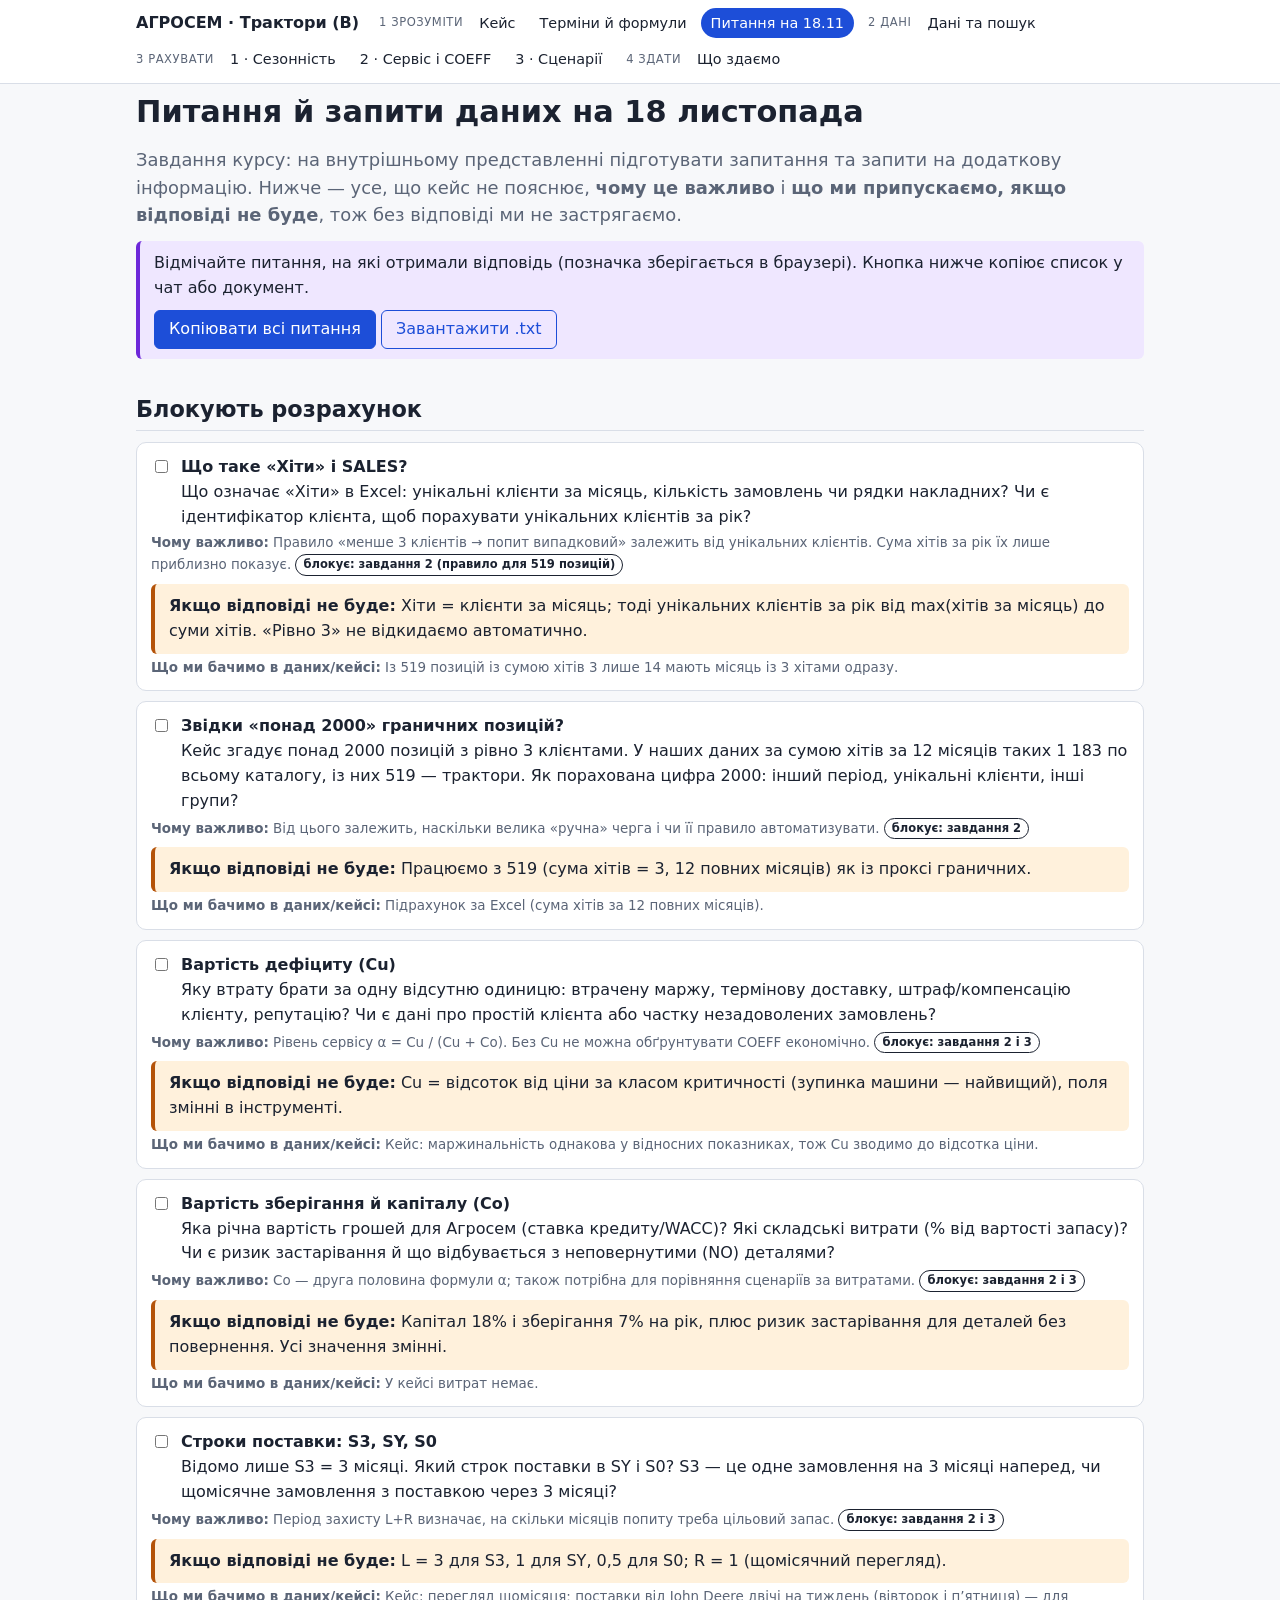
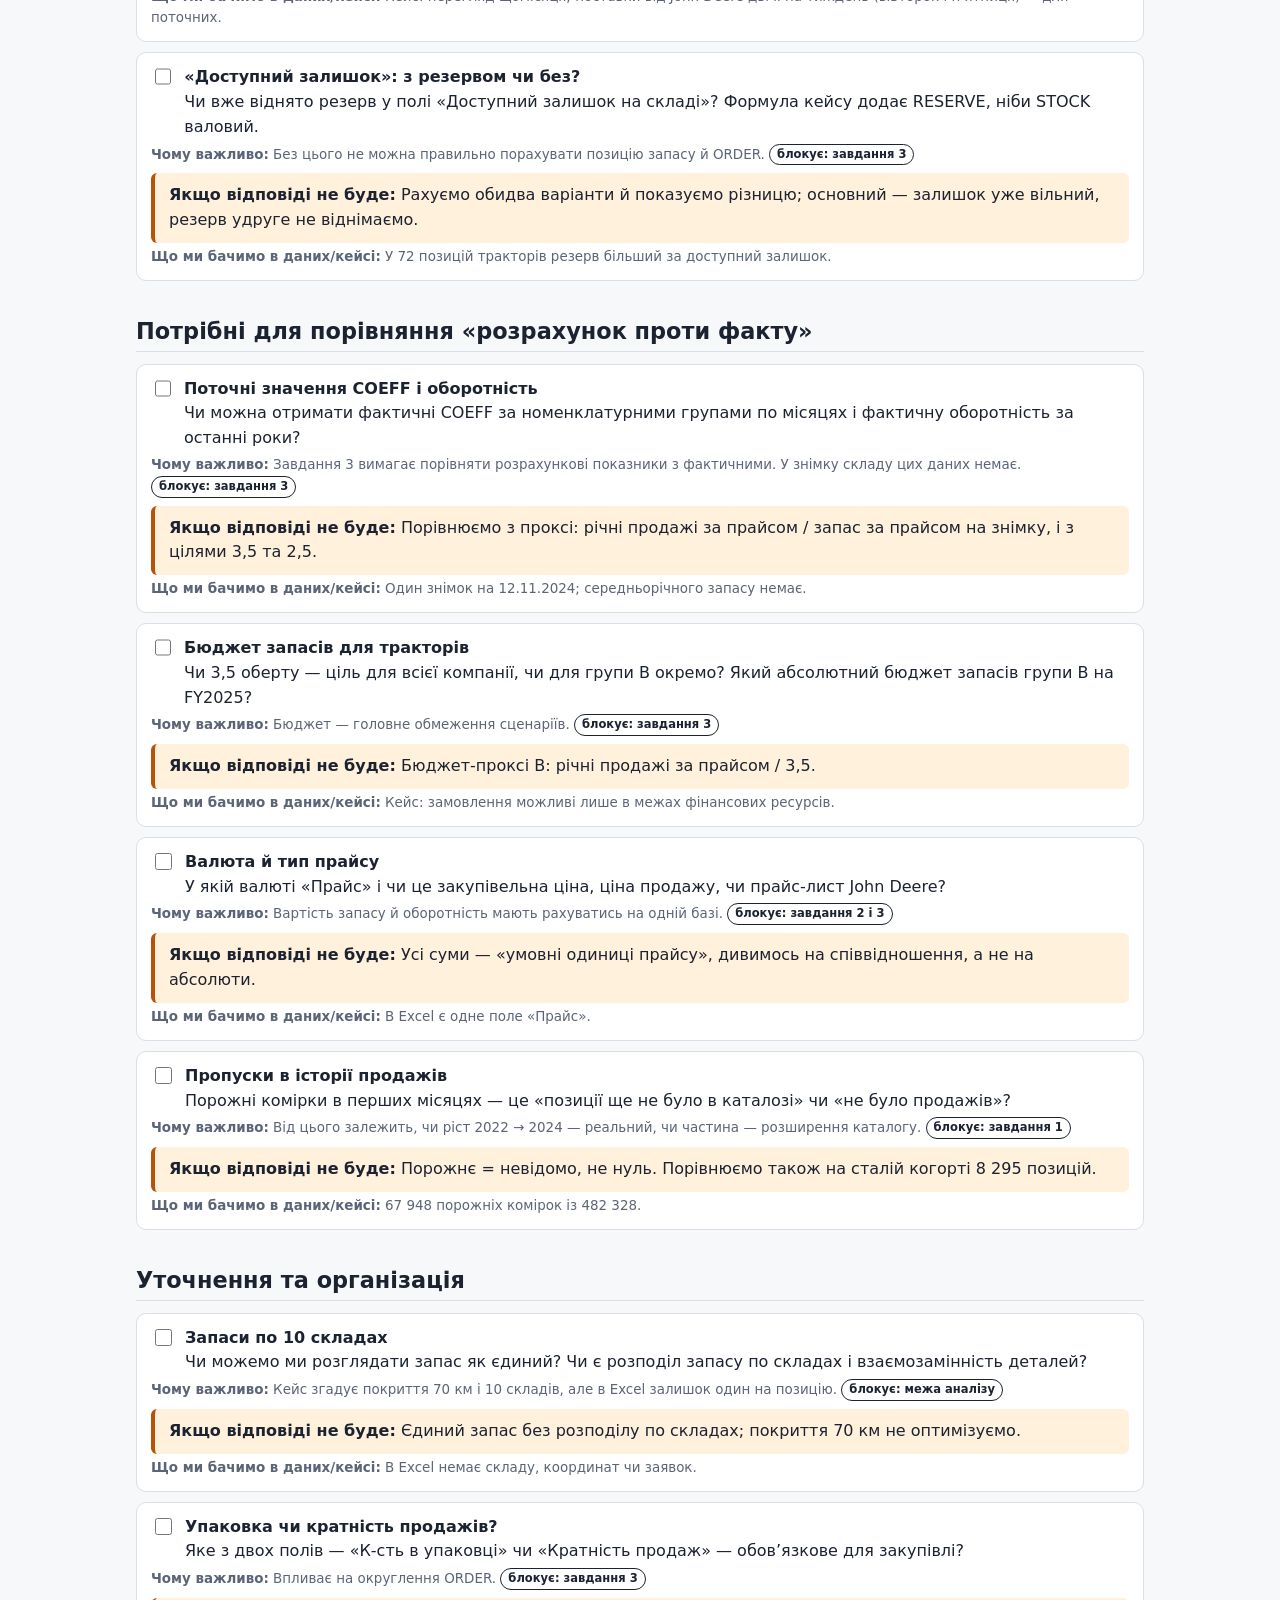
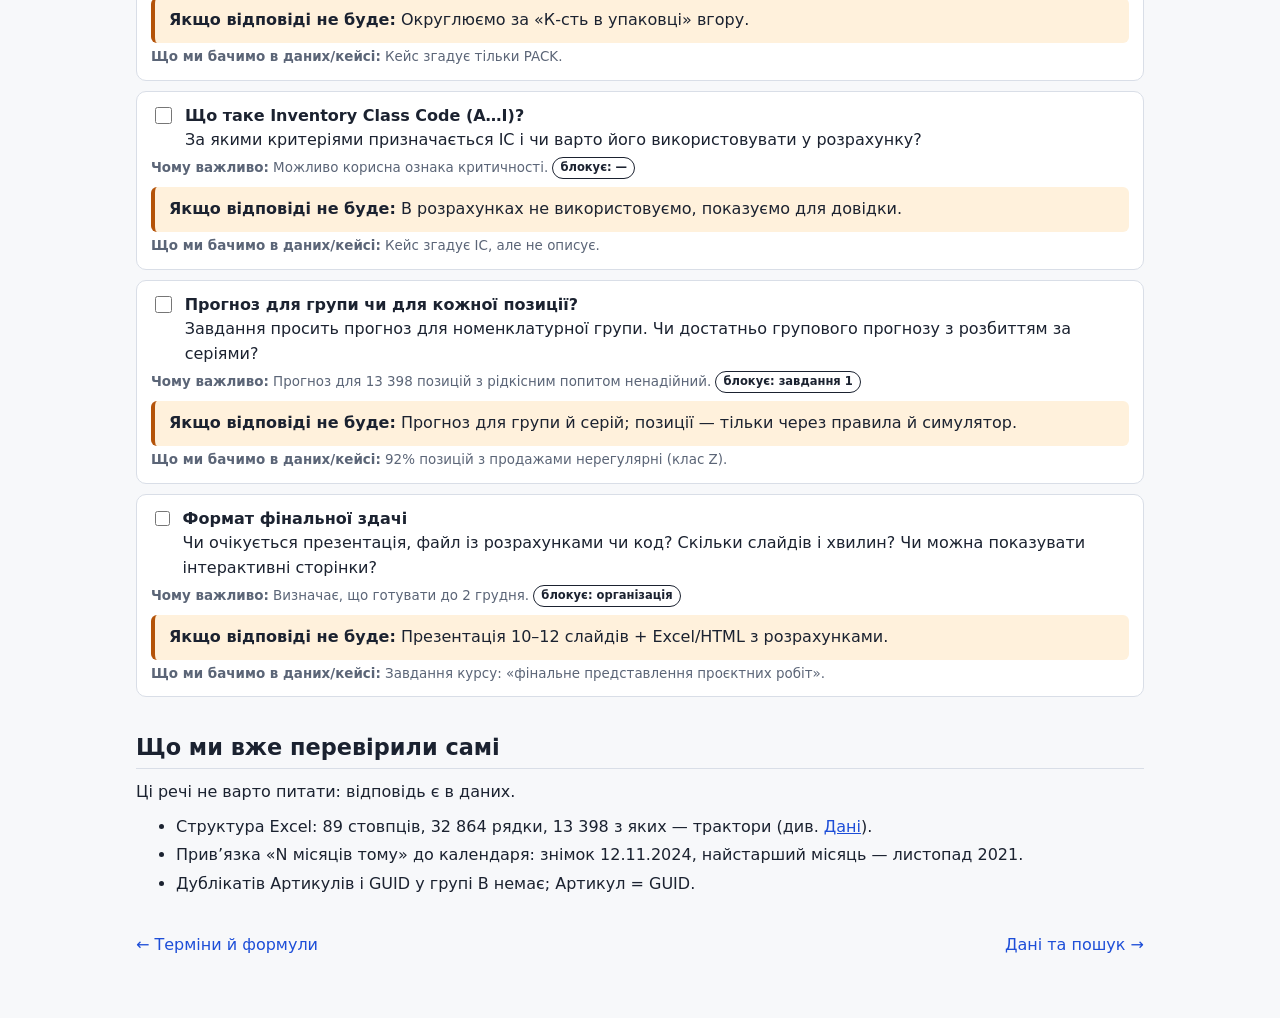
==== html/1_questions.html @ ab4e7b5c "added html document that structure our knowladge and tasks at hand" ====
<!doctype html>
<html lang="uk">
<head>
<meta charset="utf-8">
<meta name="viewport" content="width=device-width, initial-scale=1">
<title>Питання на 18 листопада</title>
<link rel="stylesheet" href="assets/style.css">
</head>
<body data-page="questions">
<div id="top"></div>
<main class="wrap">

<h1>Питання й запити даних на 18 листопада</h1>
<p class="lead">Завдання курсу: на внутрішньому представленні підготувати запитання та запити на додаткову інформацію. Нижче — усе, що кейс не пояснює, <b>чому це важливо</b> і <b>що ми припускаємо, якщо відповіді не буде</b>, тож без відповіді ми не застрягаємо.</p>

<div class="callout ask">
  <p>Відмічайте питання, на які отримали відповідь (позначка зберігається в браузері). Кнопка нижче копіює список у чат або документ.</p>
  <p><button id="copy">Копіювати всі питання</button> <button id="dl" class="ghost">Завантажити .txt</button> <span id="copied" class="small muted"></span></p>
</div>

<div id="list"></div>

<h2>Що ми вже перевірили самі</h2>
<p>Ці речі не варто питати: відповідь є в даних.</p>
<ul>
  <li>Структура Excel: 89 стовпців, 32 864 рядки, 13 398 з яких — трактори (див. <a href="2_data.html">Дані</a>).</li>
  <li>Прив’язка «N місяців тому» до календаря: знімок 12.11.2024, найстарший місяць — листопад 2021.</li>
  <li>Дублікатів Артикулів і GUID у групі B немає; Артикул = GUID.</li>
</ul>

<div id="pager"></div>
</main>
<script src="assets/common.js"></script>
<script>
(function () {
  var Q = [
    { g: 'Блокують розрахунок', items: [
      { id: 'hits', t: 'Що таке «Хіти» і SALES?', q: 'Що означає «Хіти» в Excel: унікальні клієнти за місяць, кількість замовлень чи рядки накладних? Чи є ідентифікатор клієнта, щоб порахувати унікальних клієнтів за рік?',
        why: 'Правило «менше 3 клієнтів → попит випадковий» залежить від унікальних клієнтів. Сума хітів за рік їх лише приблизно показує.', blocks: 'завдання 2 (правило для 519 позицій)', def: 'Хіти = клієнти за місяць; тоді унікальних клієнтів за рік від max(хітів за місяць) до суми хітів. «Рівно 3» не відкидаємо автоматично.', ev: 'Із 519 позицій із сумою хітів 3 лише 14 мають місяць із 3 хітами одразу.' },
      { id: 'b2000', t: 'Звідки «понад 2000» граничних позицій?', q: 'Кейс згадує понад 2000 позицій з рівно 3 клієнтами. У наших даних за сумою хітів за 12 місяців таких 1 183 по всьому каталогу, із них 519 — трактори. Як порахована цифра 2000: інший період, унікальні клієнти, інші групи?',
        why: 'Від цього залежить, наскільки велика «ручна» черга і чи її правило автоматизувати.', blocks: 'завдання 2', def: 'Працюємо з 519 (сума хітів = 3, 12 повних місяців) як із проксі граничних.', ev: 'Підрахунок за Excel (сума хітів за 12 повних місяців).' },
      { id: 'cu', t: 'Вартість дефіциту (Cu)', q: 'Яку втрату брати за одну відсутню одиницю: втрачену маржу, термінову доставку, штраф/компенсацію клієнту, репутацію? Чи є дані про простій клієнта або частку незадоволених замовлень?',
        why: 'Рівень сервісу α = Cu / (Cu + Co). Без Cu не можна обґрунтувати COEFF економічно.', blocks: 'завдання 2 і 3', def: 'Cu = відсоток від ціни за класом критичності (зупинка машини — найвищий), поля змінні в інструменті.', ev: 'Кейс: маржинальність однакова у відносних показниках, тож Cu зводимо до відсотка ціни.' },
      { id: 'co', t: 'Вартість зберігання й капіталу (Co)', q: 'Яка річна вартість грошей для Агросем (ставка кредиту/WACC)? Які складські витрати (% від вартості запасу)? Чи є ризик застарівання й що відбувається з неповернутими (NO) деталями?',
        why: 'Co — друга половина формули α; також потрібна для порівняння сценаріїв за витратами.', blocks: 'завдання 2 і 3', def: 'Капітал 18% і зберігання 7% на рік, плюс ризик застарівання для деталей без повернення. Усі значення змінні.', ev: 'У кейсі витрат немає.' },
      { id: 'lt', t: 'Строки поставки: S3, SY, S0', q: 'Відомо лише S3 = 3 місяці. Який строк поставки в SY і S0? S3 — це одне замовлення на 3 місяці наперед, чи щомісячне замовлення з поставкою через 3 місяці?',
        why: 'Період захисту L+R визначає, на скільки місяців попиту треба цільовий запас.', blocks: 'завдання 2 і 3', def: 'L = 3 для S3, 1 для SY, 0,5 для S0; R = 1 (щомісячний перегляд).', ev: 'Кейс: перегляд щомісяця; поставки від John Deere двічі на тиждень (вівторок і п’ятниця) — для поточних.' },
      { id: 'stockdef', t: '«Доступний залишок»: з резервом чи без?', q: 'Чи вже віднято резерв у полі «Доступний залишок на складі»? Формула кейсу додає RESERVE, ніби STOCK валовий.',
        why: 'Без цього не можна правильно порахувати позицію запасу й ORDER.', blocks: 'завдання 3', def: 'Рахуємо обидва варіанти й показуємо різницю; основний — залишок уже вільний, резерв удруге не віднімаємо.', ev: 'У 72 позицій тракторів резерв більший за доступний залишок.' }
    ]},
    { g: 'Потрібні для порівняння «розрахунок проти факту»', items: [
      { id: 'coeffnow', t: 'Поточні значення COEFF і оборотність', q: 'Чи можна отримати фактичні COEFF за номенклатурними групами по місяцях і фактичну оборотність за останні роки?',
        why: 'Завдання 3 вимагає порівняти розрахункові показники з фактичними. У знімку складу цих даних немає.', blocks: 'завдання 3', def: 'Порівнюємо з проксі: річні продажі за прайсом / запас за прайсом на знімку, і з цілями 3,5 та 2,5.', ev: 'Один знімок на 12.11.2024; середньорічного запасу немає.' },
      { id: 'budget', t: 'Бюджет запасів для тракторів', q: 'Чи 3,5 оберту — ціль для всієї компанії, чи для групи B окремо? Який абсолютний бюджет запасів групи B на FY2025?',
        why: 'Бюджет — головне обмеження сценаріїв.', blocks: 'завдання 3', def: 'Бюджет-проксі B: річні продажі за прайсом / 3,5.', ev: 'Кейс: замовлення можливі лише в межах фінансових ресурсів.' },
      { id: 'price', t: 'Валюта й тип прайсу', q: 'У якій валюті «Прайс» і чи це закупівельна ціна, ціна продажу, чи прайс-лист John Deere?',
        why: 'Вартість запасу й оборотність мають рахуватись на одній базі.', blocks: 'завдання 2 і 3', def: 'Усі суми — «умовні одиниці прайсу», дивимось на співвідношення, а не на абсолюти.', ev: 'В Excel є одне поле «Прайс».' },
      { id: 'history', t: 'Пропуски в історії продажів', q: 'Порожні комірки в перших місяцях — це «позиції ще не було в каталозі» чи «не було продажів»?',
        why: 'Від цього залежить, чи ріст 2022 → 2024 — реальний, чи частина — розширення каталогу.', blocks: 'завдання 1', def: 'Порожнє = невідомо, не нуль. Порівнюємо також на сталій когорті 8 295 позицій.', ev: '67 948 порожніх комірок із 482 328.' }
    ]},
    { g: 'Уточнення та організація', items: [
      { id: 'wh', t: 'Запаси по 10 складах', q: 'Чи можемо ми розглядати запас як єдиний? Чи є розподіл запасу по складах і взаємозамінність деталей?',
        why: 'Кейс згадує покриття 70 км і 10 складів, але в Excel залишок один на позицію.', blocks: 'межа аналізу', def: 'Єдиний запас без розподілу по складах; покриття 70 км не оптимізуємо.', ev: 'В Excel немає складу, координат чи заявок.' },
      { id: 'pack', t: 'Упаковка чи кратність продажів?', q: 'Яке з двох полів — «К-сть в упаковці» чи «Кратність продаж» — обов’язкове для закупівлі?',
        why: 'Впливає на округлення ORDER.', blocks: 'завдання 3', def: 'Округлюємо за «К-сть в упаковці» вгору.', ev: 'Кейс згадує тільки PACK.' },
      { id: 'ic', t: 'Що таке Inventory Class Code (A…I)?', q: 'За якими критеріями призначається IC і чи варто його використовувати у розрахунку?',
        why: 'Можливо корисна ознака критичності.', blocks: '—', def: 'В розрахунках не використовуємо, показуємо для довідки.', ev: 'Кейс згадує IC, але не описує.' },
      { id: 'scope', t: 'Прогноз для групи чи для кожної позиції?', q: 'Завдання просить прогноз для номенклатурної групи. Чи достатньо групового прогнозу з розбиттям за серіями?',
        why: 'Прогноз для 13 398 позицій з рідкісним попитом ненадійний.', blocks: 'завдання 1', def: 'Прогноз для групи й серій; позиції — тільки через правила й симулятор.', ev: '92% позицій з продажами нерегулярні (клас Z).' },
      { id: 'format', t: 'Формат фінальної здачі', q: 'Чи очікується презентація, файл із розрахунками чи код? Скільки слайдів і хвилин? Чи можна показувати інтерактивні сторінки?',
        why: 'Визначає, що готувати до 2 грудня.', blocks: 'організація', def: 'Презентація 10–12 слайдів + Excel/HTML з розрахунками.', ev: 'Завдання курсу: «фінальне представлення проєктних робіт».' }
    ]}
  ];

  var done = U.store('q.done') || {};
  var list = U.el('list'), html = '';
  Q.forEach(function (grp) {
    html += '<h2>' + U.esc(grp.g) + '</h2>';
    grp.items.forEach(function (it) {
      html += '<div class="q' + (done[it.id] ? ' done' : '') + '" id="q-' + it.id + '"><label class="row"><input type="checkbox" data-id="' + it.id + '"' + (done[it.id] ? ' checked' : '') + '><span>' +
        '<b>' + U.esc(it.t) + '</b><br>' + U.esc(it.q) + '</span></label>' +
        '<div class="meta"><b>Чому важливо:</b> ' + U.esc(it.why) + ' <span class="tag pts">блокує: ' + U.esc(it.blocks) + '</span></div>' +
        '<div class="callout assume" style="margin:8px 0 2px"><b>Якщо відповіді не буде:</b> ' + U.esc(it.def) + '</div>' +
        '<div class="meta"><b>Що ми бачимо в даних/кейсі:</b> ' + U.esc(it.ev) + '</div></div>';
    });
  });
  list.innerHTML = html;
  list.addEventListener('change', function (e) {
    var id = e.target.getAttribute('data-id'); if (!id) return;
    done[id] = e.target.checked; U.store('q.done', done);
    U.el('q-' + id).classList.toggle('done', e.target.checked);
  });

  function asText() {
    var t = 'Питання й запити даних · Агросем, трактори (B)\n\n', n = 1;
    Q.forEach(function (grp) {
      t += '== ' + grp.g + ' ==\n';
      grp.items.forEach(function (it) { t += (n++) + '. ' + it.t + '\n   ' + it.q + '\n   Чому важливо: ' + it.why + '\n   Якщо відповіді не буде: ' + it.def + '\n\n'; });
    });
    return t;
  }
  U.el('copy').addEventListener('click', function () {
    var t = asText(), msg = U.el('copied');
    function ok() { msg.textContent = 'Скопійовано'; }
    function fallback() {
      var ta = document.createElement('textarea'); ta.value = t; document.body.appendChild(ta); ta.select();
      try { document.execCommand('copy'); ok(); } catch (e) { msg.textContent = 'Не вдалося скопіювати: скористайтесь «Завантажити .txt»'; }
      ta.remove();
    }
    if (navigator.clipboard && navigator.clipboard.writeText) navigator.clipboard.writeText(t).then(ok, fallback); else fallback();
  });
  U.el('dl').addEventListener('click', function () { U.download('agrosem_pytannya.txt', asText(), 'text/plain;charset=utf-8'); });
})();
</script>
</body>
</html>
---- html/assets/style.css ----
/* АГРОСЕМ · Трактори (B) — спільні стилі. Без зовнішніх ресурсів: працює офлайн. */
:root {
  --bg: #f7f8fa; --surface: #ffffff; --text: #1b2230; --muted: #5b6577; --border: #d9dee7;
  --accent: #1d4ed8; --accent-soft: #e6edff;
  --given: #0f766e; --given-soft: #dcf5f1;     /* факт із кейсу */
  --assume: #b45309; --assume-soft: #fff1dc;   /* наше припущення */
  --ask: #6d28d9; --ask-soft: #efe7ff;         /* питання до викладача */
  --warn: #b91c1c; --warn-soft: #fde8e8;
  --c1: #1d4ed8; --c2: #d97706; --c3: #0f766e; --c4: #7c3aed; --c5: #be123c; --c6: #475569;
  --radius: 10px; --shadow: 0 1px 2px rgba(20,30,50,.06), 0 4px 14px rgba(20,30,50,.05);
}
@media (prefers-color-scheme: dark) {
  :root {
    --bg: #11151c; --surface: #1a202b; --text: #e8ecf3; --muted: #9aa5b8; --border: #2e3747;
    --accent: #7aa2ff; --accent-soft: #1c2a4d;
    --given: #4fd1c0; --given-soft: #12332f;
    --assume: #f5b25c; --assume-soft: #3a2a12;
    --ask: #b79bff; --ask-soft: #2b2250;
    --warn: #ff8a8a; --warn-soft: #3d1c1c;
    --c1: #7aa2ff; --c2: #f5b25c; --c3: #4fd1c0; --c4: #b79bff; --c5: #ff8fa8; --c6: #9aa5b8;
    --shadow: none;
  }
}
* { box-sizing: border-box; }
html { scroll-behavior: smooth; }
body { margin: 0; background: var(--bg); color: var(--text); line-height: 1.55;
  font: 16px/1.55 system-ui, -apple-system, "Segoe UI", Roboto, "Helvetica Neue", Arial, sans-serif; }
a { color: var(--accent); }
h1, h2, h3, h4 { line-height: 1.25; margin: 1.6em 0 .5em; }
h1 { font-size: 1.9rem; margin-top: .3em; }
h2 { font-size: 1.4rem; border-bottom: 1px solid var(--border); padding-bottom: .3em; }
h3 { font-size: 1.12rem; }
p, ul, ol { margin: .6em 0; }
li { margin: .25em 0; }
code, .mono { font-family: ui-monospace, "Cascadia Code", Consolas, monospace; font-size: .92em;
  background: var(--accent-soft); padding: .08em .35em; border-radius: 4px; }
.wrap { max-width: 1040px; margin: 0 auto; padding: 0 16px 60px; }
.lead { font-size: 1.12rem; color: var(--muted); }
.muted { color: var(--muted); }
.small { font-size: .88rem; }
.nowrap { white-space: nowrap; }

/* верхня навігація */
.top { position: sticky; top: 0; z-index: 20; background: var(--surface); border-bottom: 1px solid var(--border); }
.top-in { max-width: 1040px; margin: 0 auto; padding: 8px 16px; display: flex; flex-wrap: wrap; gap: 6px 14px; align-items: center; }
.brand { font-weight: 700; text-decoration: none; color: var(--text); margin-right: 6px; }
.stage { display: flex; flex-wrap: wrap; align-items: center; gap: 4px; }
.stage-label { font-size: .72rem; text-transform: uppercase; letter-spacing: .05em; color: var(--muted); margin-right: 2px; }
.top a.nav { text-decoration: none; color: var(--text); padding: 3px 9px; border-radius: 999px; font-size: .9rem; border: 1px solid transparent; }
.top a.nav:hover { background: var(--accent-soft); }
.top a.nav.on { background: var(--accent); color: #fff; }
@media (prefers-color-scheme: dark) { .top a.nav.on { color: #0b1020; } }

/* блоки */
.card { background: var(--surface); border: 1px solid var(--border); border-radius: var(--radius); padding: 16px 18px; box-shadow: var(--shadow); }
.grid { display: grid; gap: 14px; }
.g2 { grid-template-columns: repeat(auto-fit, minmax(300px, 1fr)); }
.g3 { grid-template-columns: repeat(auto-fit, minmax(230px, 1fr)); }
.g4 { grid-template-columns: repeat(auto-fit, minmax(170px, 1fr)); }
.card h3:first-child, .card h4:first-child { margin-top: 0; }
a.card { text-decoration: none; color: inherit; display: block; }
a.card:hover { border-color: var(--accent); }
.kpi { text-align: left; }
.kpi .v { font-size: 1.6rem; font-weight: 700; }
.kpi .l { color: var(--muted); font-size: .86rem; }

.hero { background: var(--accent-soft); border: 1px solid var(--border); border-left: 5px solid var(--accent);
  border-radius: var(--radius); padding: 16px 20px; font-size: 1.12rem; }
.callout { border-left: 4px solid var(--border); background: var(--surface); padding: 10px 14px; border-radius: 6px; margin: 12px 0; }
.callout.given { border-color: var(--given); background: var(--given-soft); }
.callout.assume { border-color: var(--assume); background: var(--assume-soft); }
.callout.ask { border-color: var(--ask); background: var(--ask-soft); }
.callout.warn { border-color: var(--warn); background: var(--warn-soft); }
.callout > :first-child { margin-top: 0; } .callout > :last-child { margin-bottom: 0; }

/* мітки походження інформації */
.tag { display: inline-block; font-size: .72rem; font-weight: 700; padding: 1px 7px; border-radius: 999px;
  border: 1px solid currentColor; vertical-align: middle; white-space: nowrap; }
.tag.given { color: var(--given); background: var(--given-soft); }
.tag.data { color: var(--accent); background: var(--accent-soft); }
.tag.assume { color: var(--assume); background: var(--assume-soft); }
.tag.ask { color: var(--ask); background: var(--ask-soft); }
.tag.pts { color: var(--text); background: var(--surface); }

/* таблиці */
.tbl-wrap { overflow-x: auto; border: 1px solid var(--border); border-radius: var(--radius); background: var(--surface); }
table { border-collapse: collapse; width: 100%; font-size: .92rem; }
th, td { padding: 7px 10px; text-align: left; border-bottom: 1px solid var(--border); vertical-align: top; }
th { background: var(--accent-soft); font-weight: 600; position: sticky; top: 0; }
tr:last-child td { border-bottom: none; }
td.num, th.num { text-align: right; font-variant-numeric: tabular-nums; }
tr.sel { background: var(--accent-soft); }

/* схема-ланцюжок */
.chain { display: flex; flex-wrap: wrap; gap: 8px; align-items: stretch; margin: 14px 0; }
.chain .step { flex: 1 1 170px; background: var(--surface); border: 1px solid var(--border); border-radius: var(--radius); padding: 10px 12px; position: relative; }
.chain .step b { display: block; margin-bottom: 3px; }
.chain .step .n { display: inline-block; width: 22px; height: 22px; line-height: 22px; text-align: center; border-radius: 50%;
  background: var(--accent); color: #fff; font-size: .8rem; margin-right: 6px; }
@media (prefers-color-scheme: dark) { .chain .step .n { color: #0b1020; } }
.chain .arrow { align-self: center; color: var(--muted); font-size: 1.3rem; }
.formula { font-family: ui-monospace, Consolas, monospace; background: var(--surface); border: 1px solid var(--border);
  border-radius: 8px; padding: 10px 14px; margin: 10px 0; overflow-x: auto; font-size: 1.02rem; }

/* форми та інструменти */
.tool { background: var(--surface); border: 2px solid var(--accent); border-radius: var(--radius); padding: 14px 18px; margin: 18px 0; }
.tool > h3 { margin-top: 0; }
.tool-badge { display: inline-block; background: var(--accent); color: #fff; font-size: .72rem; font-weight: 700;
  letter-spacing: .05em; text-transform: uppercase; padding: 2px 8px; border-radius: 4px; margin-bottom: 6px; }
@media (prefers-color-scheme: dark) { .tool-badge { color: #0b1020; } }
.controls { display: flex; flex-wrap: wrap; gap: 10px 18px; align-items: flex-end; margin: 10px 0; }
.field { display: flex; flex-direction: column; gap: 3px; font-size: .86rem; color: var(--muted); }
.field input, .field select { font: inherit; color: var(--text); background: var(--bg); border: 1px solid var(--border);
  border-radius: 6px; padding: 5px 8px; min-width: 90px; }
.field input[type=range] { padding: 0; min-width: 160px; }
.field .tag { align-self: flex-start; }
input.assume-in { border: 1px solid var(--assume); background: var(--assume-soft); color: var(--text); font: inherit; border-radius: 6px; padding: 4px 6px; }
input.given-in { border: 1px solid var(--given); background: var(--given-soft); color: var(--text); font: inherit; border-radius: 6px; padding: 5px 8px; }
.field .hint { font-size: .74rem; }
button, .btn { font: inherit; cursor: pointer; border: 1px solid var(--accent); background: var(--accent); color: #fff;
  padding: 6px 14px; border-radius: 6px; }
@media (prefers-color-scheme: dark) { button, .btn { color: #0b1020; } }
button.ghost { background: transparent; color: var(--accent); }
button:disabled { opacity: .45; cursor: default; }
.seg { display: inline-flex; border: 1px solid var(--border); border-radius: 8px; overflow: hidden; }
.seg button { background: var(--surface); color: var(--text); border: 0; border-radius: 0; padding: 6px 12px; border-right: 1px solid var(--border); }
.seg button:last-child { border-right: 0; }
.seg button.on { background: var(--accent); color: #fff; }
@media (prefers-color-scheme: dark) { .seg button.on { color: #0b1020; } }
input[type=checkbox] { width: 17px; height: 17px; accent-color: var(--accent); }

/* графіки */
.chart { position: relative; width: 100%; margin: 8px 0; }
.chart svg { width: 100%; height: auto; display: block; }
.chart .ax { stroke: var(--border); stroke-width: 1; }
.chart .gr { stroke: var(--border); stroke-width: .6; stroke-dasharray: 3 3; }
.chart text { fill: var(--muted); font-size: 11px; font-family: inherit; }
.chart .tip { position: absolute; pointer-events: none; background: var(--surface); border: 1px solid var(--border);
  border-radius: 6px; padding: 6px 9px; font-size: .8rem; box-shadow: var(--shadow); display: none; z-index: 3; min-width: 130px; }
.legend { display: flex; flex-wrap: wrap; gap: 4px 14px; font-size: .84rem; margin: 2px 0 6px; }
.legend i { display: inline-block; width: 14px; height: 4px; border-radius: 2px; margin-right: 5px; vertical-align: middle; }

.steps-list { counter-reset: s; list-style: none; padding: 0; }
.steps-list > li { counter-increment: s; position: relative; padding: 8px 12px 8px 46px; margin: 8px 0;
  background: var(--surface); border: 1px solid var(--border); border-radius: var(--radius); }
.steps-list > li::before { content: counter(s); position: absolute; left: 12px; top: 8px; width: 24px; height: 24px;
  line-height: 24px; text-align: center; border-radius: 50%; background: var(--accent); color: #fff; font-weight: 700; font-size: .85rem; }
@media (prefers-color-scheme: dark) { .steps-list > li::before { color: #0b1020; } }
.pager { display: flex; justify-content: space-between; gap: 10px; margin-top: 36px; flex-wrap: wrap; }
.pager a { text-decoration: none; }
details { background: var(--surface); border: 1px solid var(--border); border-radius: 8px; padding: 8px 14px; margin: 8px 0; }
summary { cursor: pointer; font-weight: 600; }
.q { background: var(--surface); border: 1px solid var(--border); border-radius: var(--radius); padding: 12px 14px; margin: 10px 0; }
.q.done { opacity: .6; }
.q label.row { display: flex; gap: 10px; align-items: flex-start; cursor: pointer; }
.q .meta { font-size: .84rem; color: var(--muted); margin-top: 4px; }
@media (max-width: 600px) { h1 { font-size: 1.55rem; } .top-in { padding: 6px 12px; } }
@media print { .top, .pager, .tool .controls { display: none; } body { background: #fff; color: #000; } }
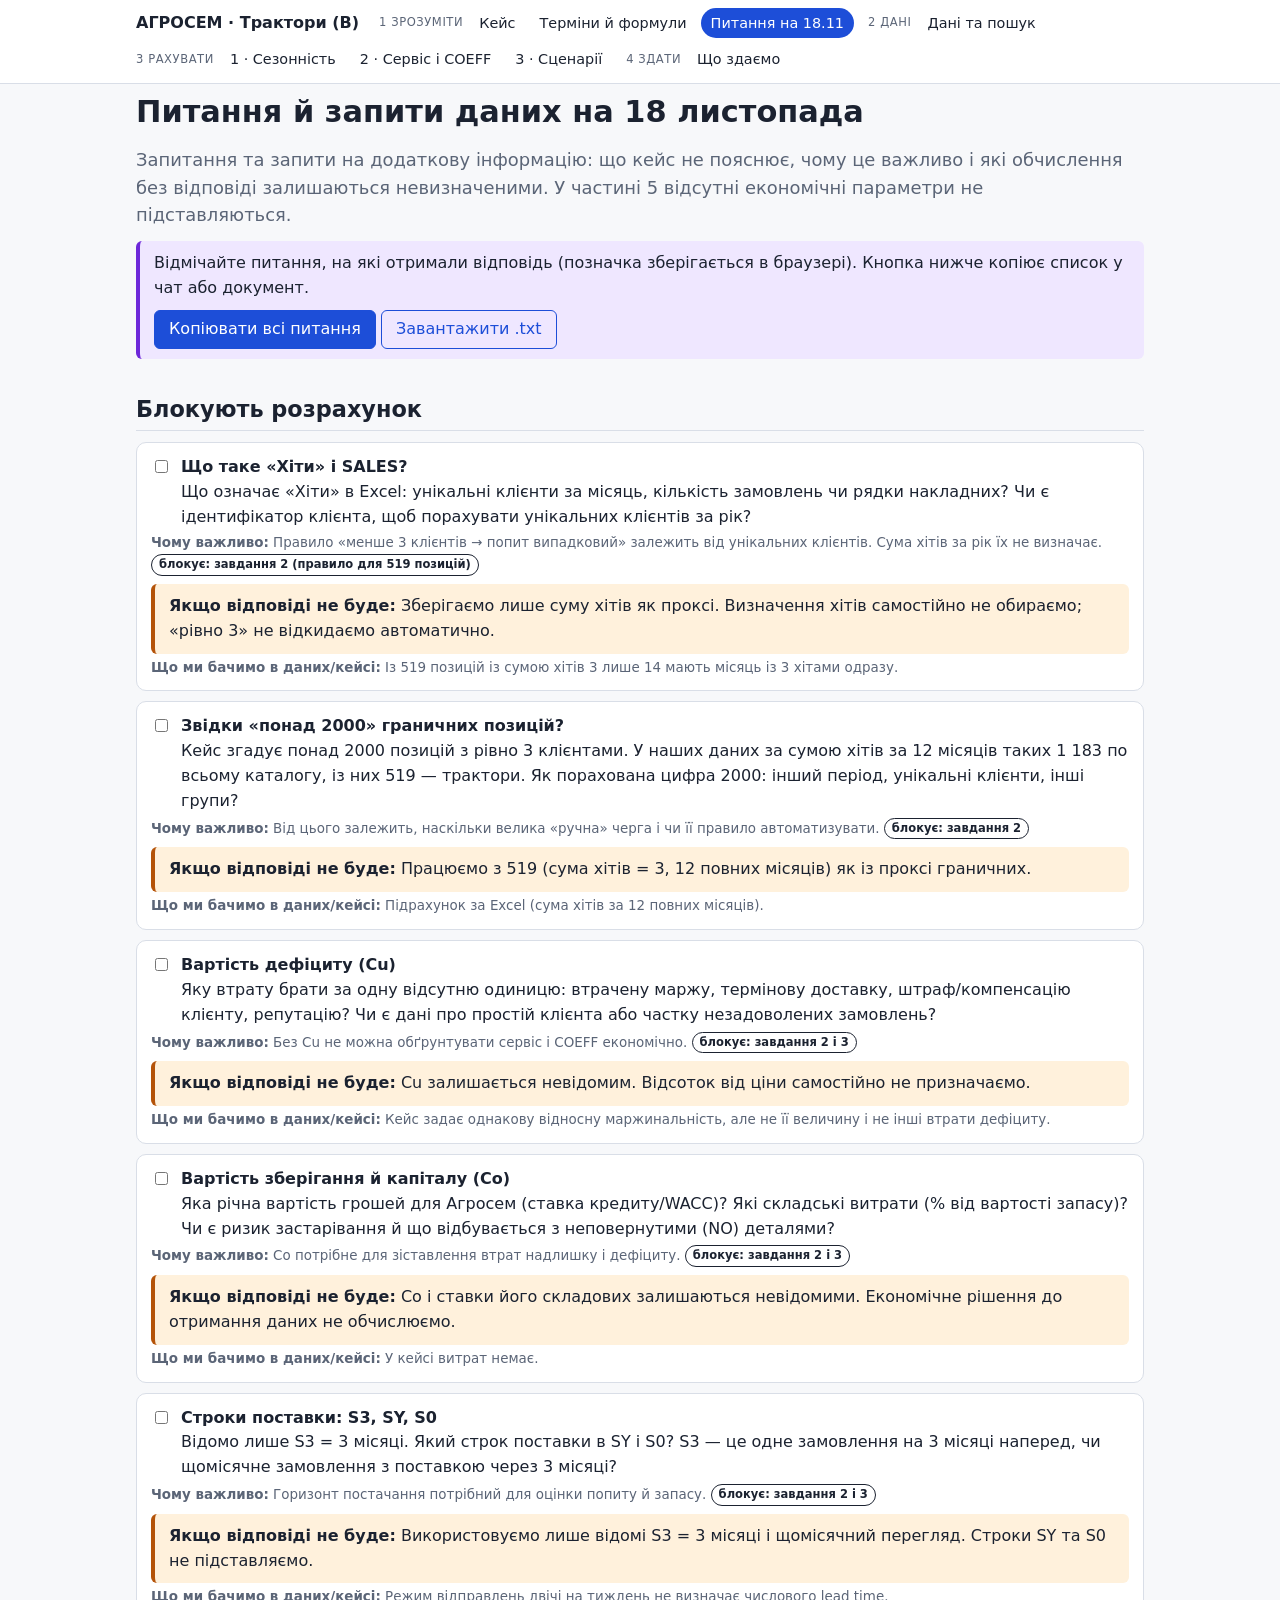
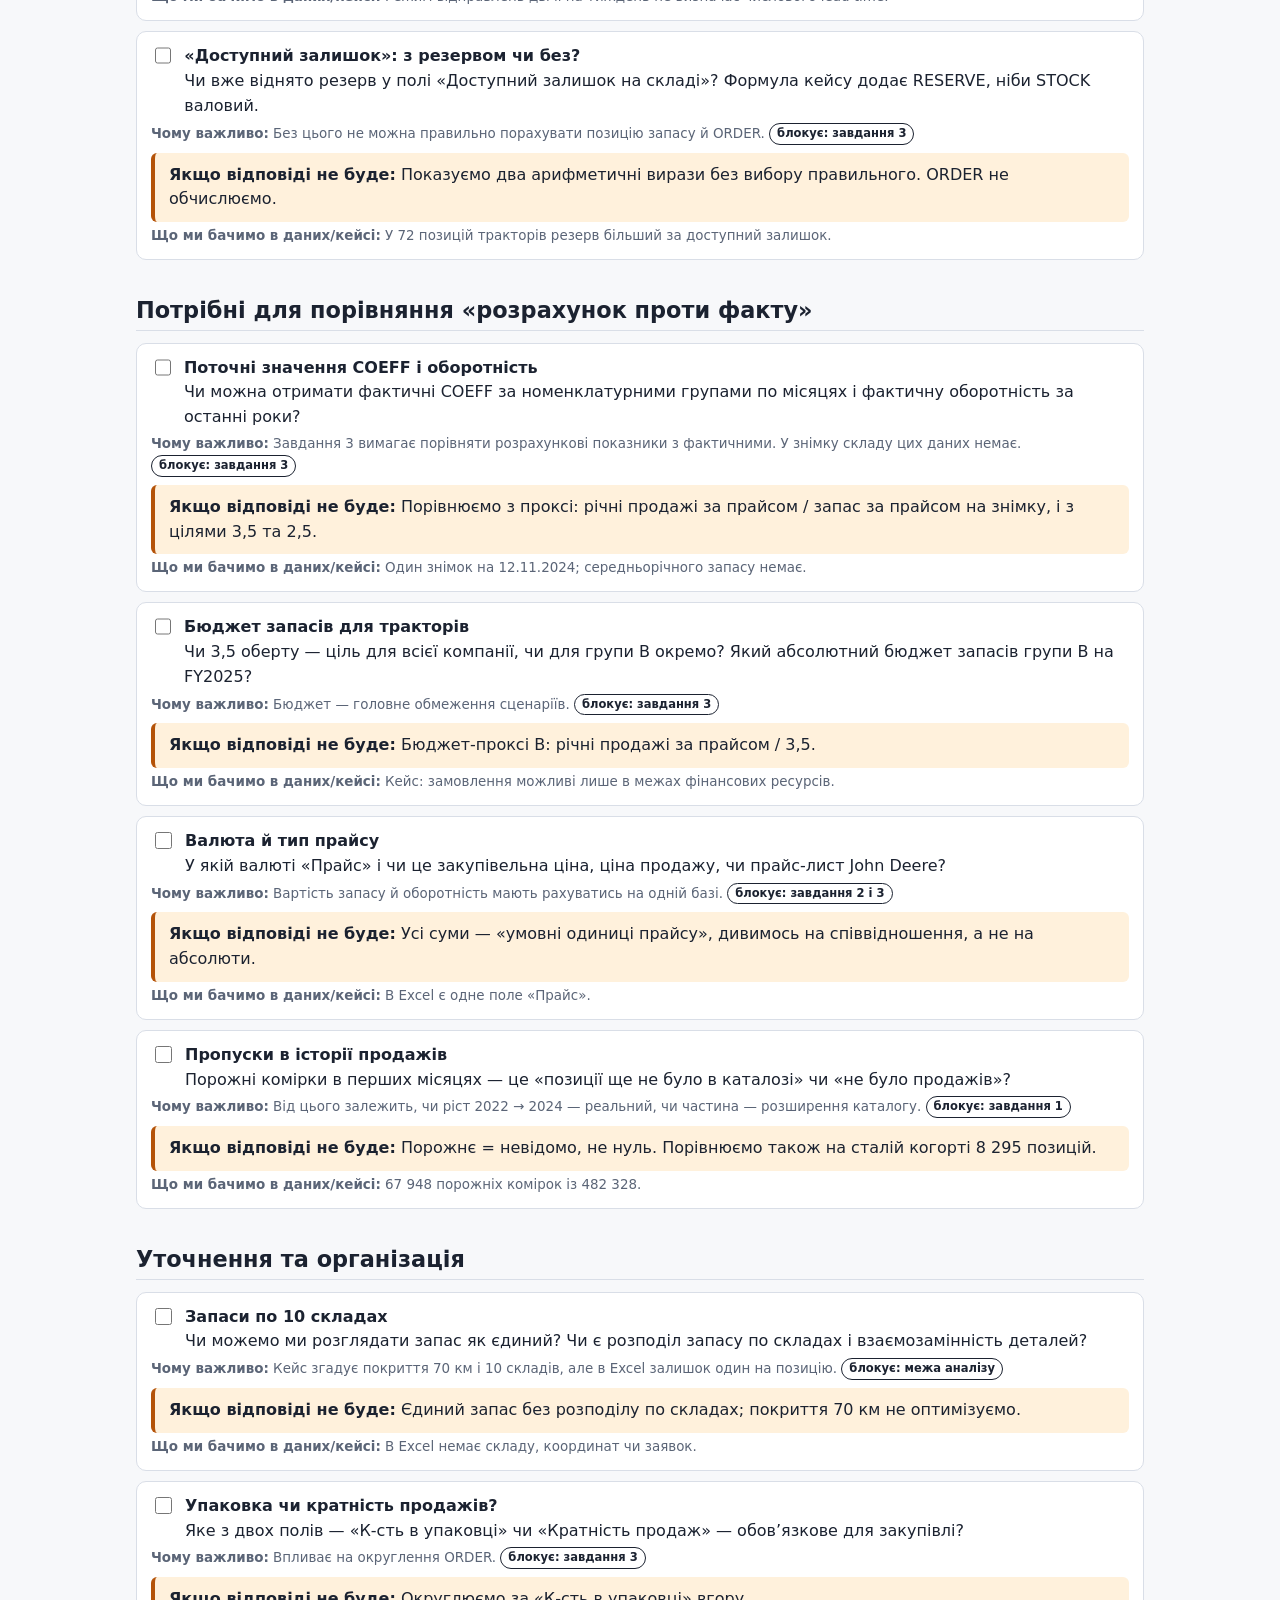
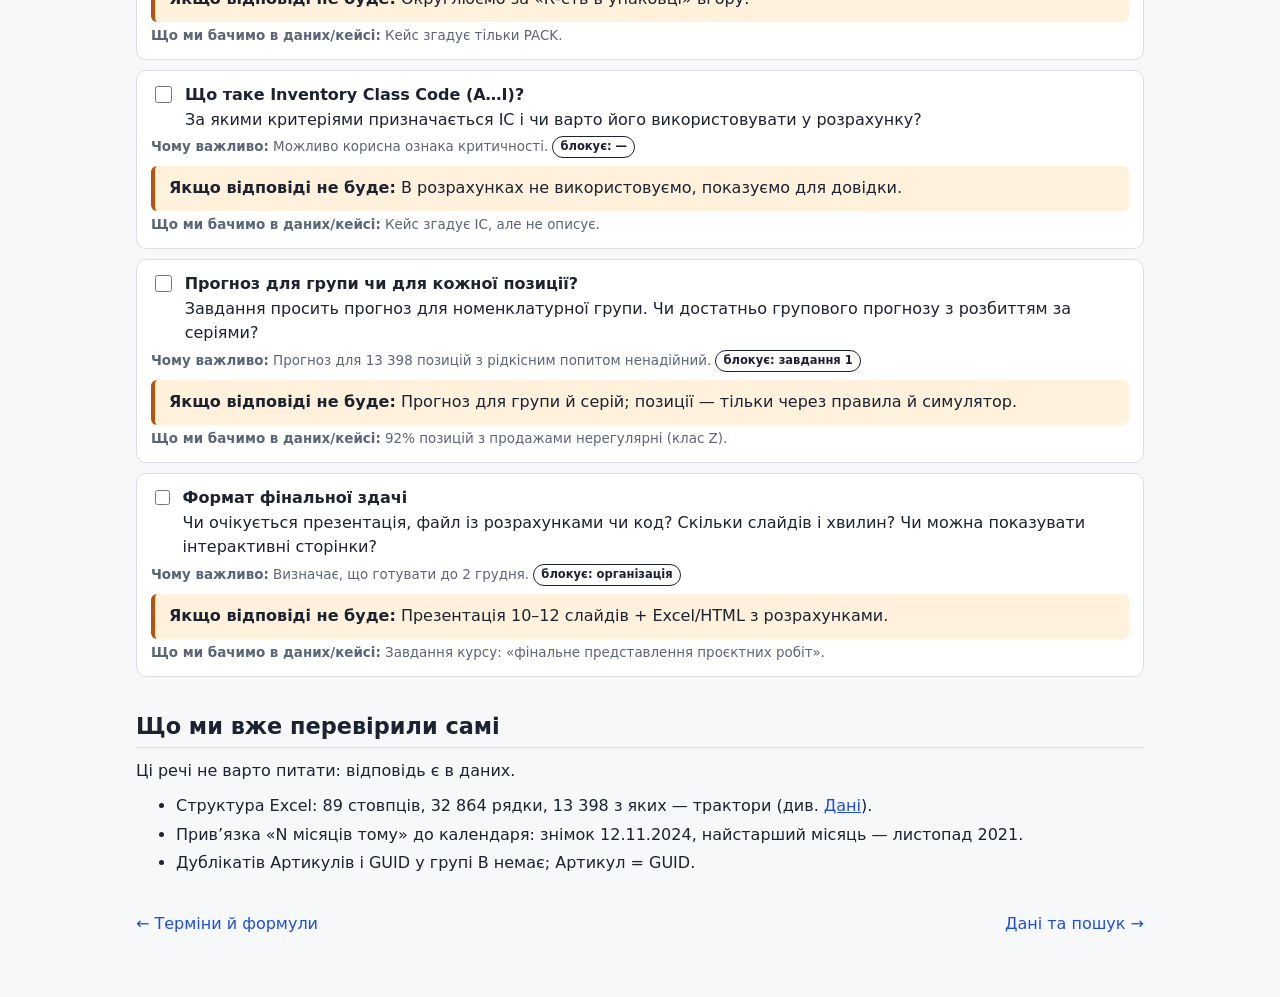
==== commit 3dee04f0: "demand forecasts and issues" ====
--- a/html/1_questions.html
+++ b/html/1_questions.html
@@ -11,7 +11,7 @@
 <main class="wrap">
 
 <h1>Питання й запити даних на 18 листопада</h1>
-<p class="lead">Завдання курсу: на внутрішньому представленні підготувати запитання та запити на додаткову інформацію. Нижче — усе, що кейс не пояснює, <b>чому це важливо</b> і <b>що ми припускаємо, якщо відповіді не буде</b>, тож без відповіді ми не застрягаємо.</p>
+<p class="lead">Запитання та запити на додаткову інформацію: що кейс не пояснює, чому це важливо і які обчислення без відповіді залишаються невизначеними. У частині 5 відсутні економічні параметри не підставляються.</p>
 
 <div class="callout ask">
   <p>Відмічайте питання, на які отримали відповідь (позначка зберігається в браузері). Кнопка нижче копіює список у чат або документ.</p>
@@ -36,17 +36,17 @@
   var Q = [
     { g: 'Блокують розрахунок', items: [
       { id: 'hits', t: 'Що таке «Хіти» і SALES?', q: 'Що означає «Хіти» в Excel: унікальні клієнти за місяць, кількість замовлень чи рядки накладних? Чи є ідентифікатор клієнта, щоб порахувати унікальних клієнтів за рік?',
-        why: 'Правило «менше 3 клієнтів → попит випадковий» залежить від унікальних клієнтів. Сума хітів за рік їх лише приблизно показує.', blocks: 'завдання 2 (правило для 519 позицій)', def: 'Хіти = клієнти за місяць; тоді унікальних клієнтів за рік від max(хітів за місяць) до суми хітів. «Рівно 3» не відкидаємо автоматично.', ev: 'Із 519 позицій із сумою хітів 3 лише 14 мають місяць із 3 хітами одразу.' },
+        why: 'Правило «менше 3 клієнтів → попит випадковий» залежить від унікальних клієнтів. Сума хітів за рік їх не визначає.', blocks: 'завдання 2 (правило для 519 позицій)', def: 'Зберігаємо лише суму хітів як проксі. Визначення хітів самостійно не обираємо; «рівно 3» не відкидаємо автоматично.', ev: 'Із 519 позицій із сумою хітів 3 лише 14 мають місяць із 3 хітами одразу.' },
       { id: 'b2000', t: 'Звідки «понад 2000» граничних позицій?', q: 'Кейс згадує понад 2000 позицій з рівно 3 клієнтами. У наших даних за сумою хітів за 12 місяців таких 1 183 по всьому каталогу, із них 519 — трактори. Як порахована цифра 2000: інший період, унікальні клієнти, інші групи?',
         why: 'Від цього залежить, наскільки велика «ручна» черга і чи її правило автоматизувати.', blocks: 'завдання 2', def: 'Працюємо з 519 (сума хітів = 3, 12 повних місяців) як із проксі граничних.', ev: 'Підрахунок за Excel (сума хітів за 12 повних місяців).' },
       { id: 'cu', t: 'Вартість дефіциту (Cu)', q: 'Яку втрату брати за одну відсутню одиницю: втрачену маржу, термінову доставку, штраф/компенсацію клієнту, репутацію? Чи є дані про простій клієнта або частку незадоволених замовлень?',
-        why: 'Рівень сервісу α = Cu / (Cu + Co). Без Cu не можна обґрунтувати COEFF економічно.', blocks: 'завдання 2 і 3', def: 'Cu = відсоток від ціни за класом критичності (зупинка машини — найвищий), поля змінні в інструменті.', ev: 'Кейс: маржинальність однакова у відносних показниках, тож Cu зводимо до відсотка ціни.' },
+        why: 'Без Cu не можна обґрунтувати сервіс і COEFF економічно.', blocks: 'завдання 2 і 3', def: 'Cu залишається невідомим. Відсоток від ціни самостійно не призначаємо.', ev: 'Кейс задає однакову відносну маржинальність, але не її величину і не інші втрати дефіциту.' },
       { id: 'co', t: 'Вартість зберігання й капіталу (Co)', q: 'Яка річна вартість грошей для Агросем (ставка кредиту/WACC)? Які складські витрати (% від вартості запасу)? Чи є ризик застарівання й що відбувається з неповернутими (NO) деталями?',
-        why: 'Co — друга половина формули α; також потрібна для порівняння сценаріїв за витратами.', blocks: 'завдання 2 і 3', def: 'Капітал 18% і зберігання 7% на рік, плюс ризик застарівання для деталей без повернення. Усі значення змінні.', ev: 'У кейсі витрат немає.' },
+        why: 'Co потрібне для зіставлення втрат надлишку і дефіциту.', blocks: 'завдання 2 і 3', def: 'Co і ставки його складових залишаються невідомими. Економічне рішення до отримання даних не обчислюємо.', ev: 'У кейсі витрат немає.' },
       { id: 'lt', t: 'Строки поставки: S3, SY, S0', q: 'Відомо лише S3 = 3 місяці. Який строк поставки в SY і S0? S3 — це одне замовлення на 3 місяці наперед, чи щомісячне замовлення з поставкою через 3 місяці?',
-        why: 'Період захисту L+R визначає, на скільки місяців попиту треба цільовий запас.', blocks: 'завдання 2 і 3', def: 'L = 3 для S3, 1 для SY, 0,5 для S0; R = 1 (щомісячний перегляд).', ev: 'Кейс: перегляд щомісяця; поставки від John Deere двічі на тиждень (вівторок і п’ятниця) — для поточних.' },
+        why: 'Горизонт постачання потрібний для оцінки попиту й запасу.', blocks: 'завдання 2 і 3', def: 'Використовуємо лише відомі S3 = 3 місяці і щомісячний перегляд. Строки SY та S0 не підставляємо.', ev: 'Режим відправлень двічі на тиждень не визначає числового lead time.' },
       { id: 'stockdef', t: '«Доступний залишок»: з резервом чи без?', q: 'Чи вже віднято резерв у полі «Доступний залишок на складі»? Формула кейсу додає RESERVE, ніби STOCK валовий.',
-        why: 'Без цього не можна правильно порахувати позицію запасу й ORDER.', blocks: 'завдання 3', def: 'Рахуємо обидва варіанти й показуємо різницю; основний — залишок уже вільний, резерв удруге не віднімаємо.', ev: 'У 72 позицій тракторів резерв більший за доступний залишок.' }
+        why: 'Без цього не можна правильно порахувати позицію запасу й ORDER.', blocks: 'завдання 3', def: 'Показуємо два арифметичні вирази без вибору правильного. ORDER не обчислюємо.', ev: 'У 72 позицій тракторів резерв більший за доступний залишок.' }
     ]},
     { g: 'Потрібні для порівняння «розрахунок проти факту»', items: [
       { id: 'coeffnow', t: 'Поточні значення COEFF і оборотність', q: 'Чи можна отримати фактичні COEFF за номенклатурними групами по місяцях і фактичну оборотність за останні роки?',
